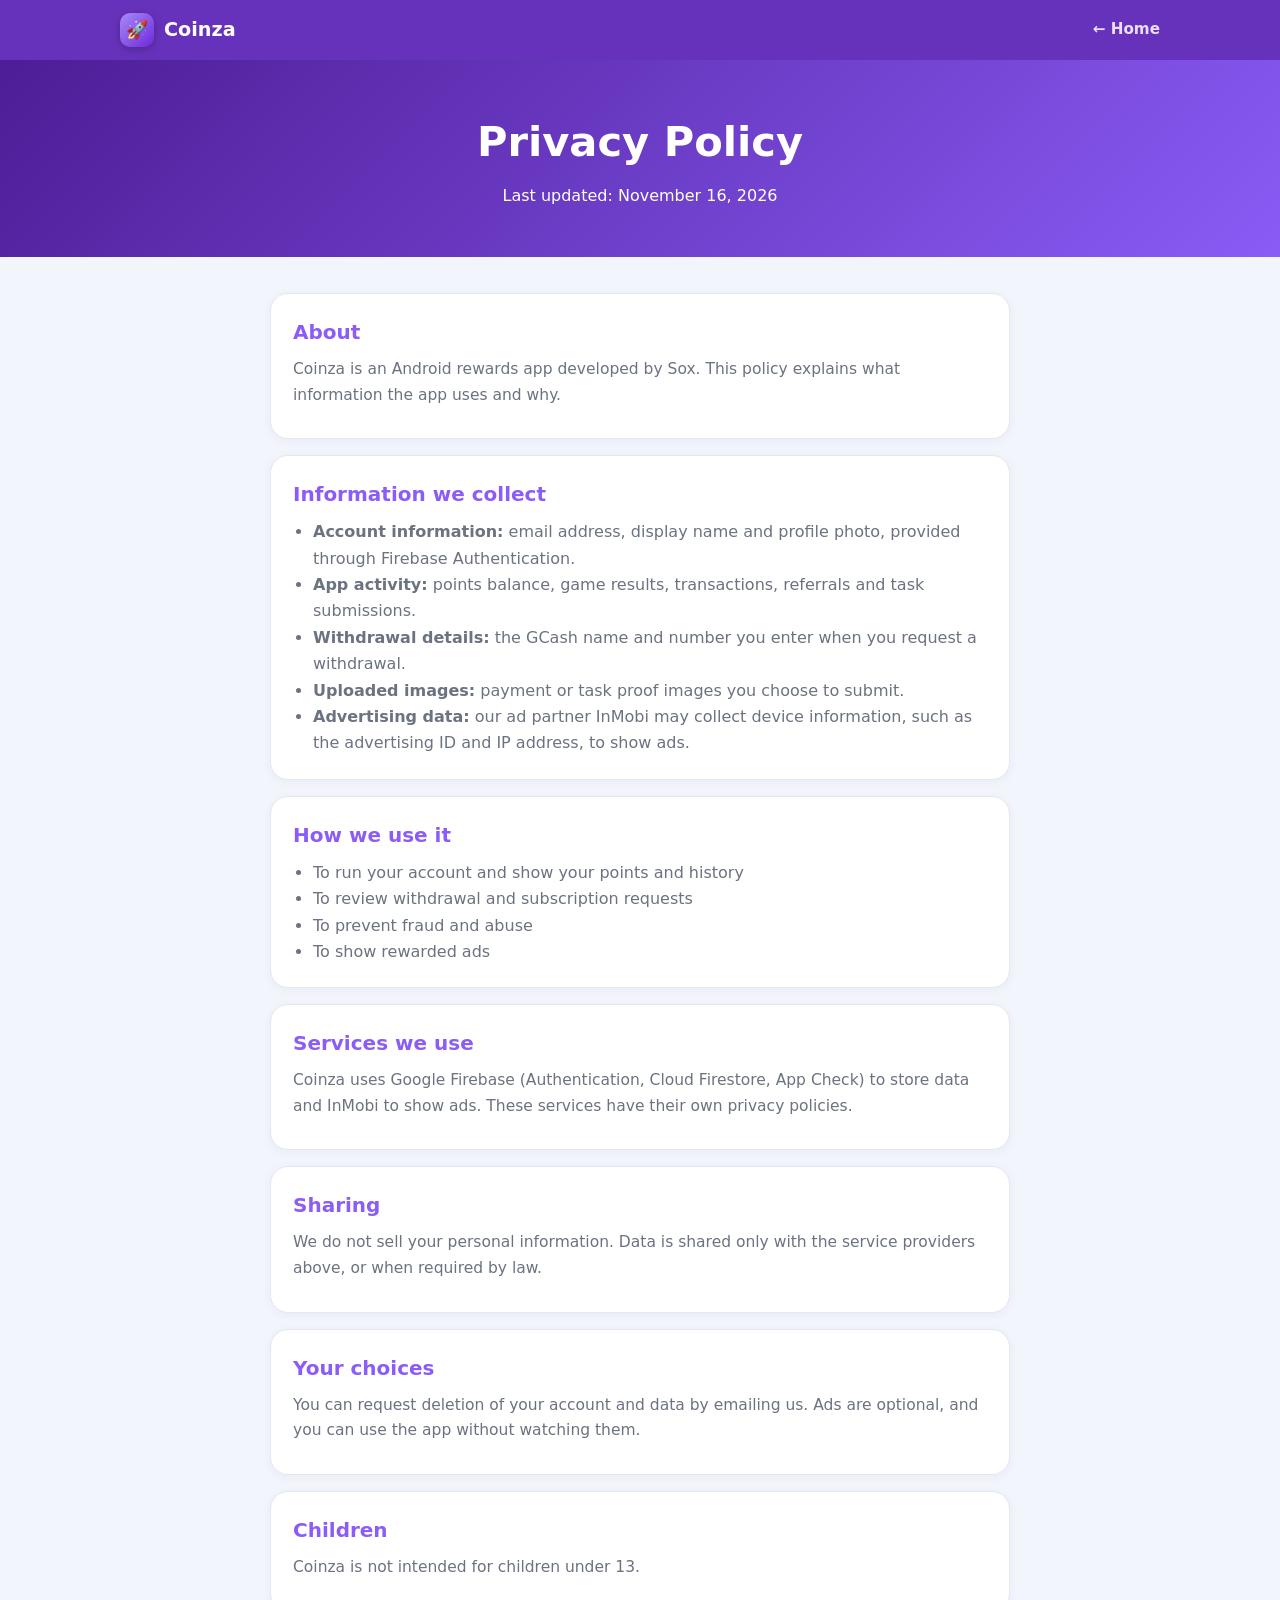
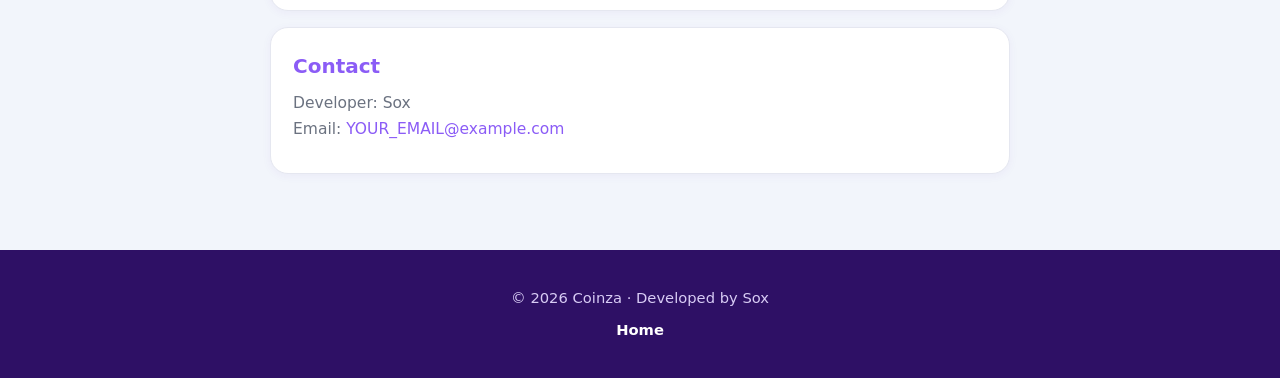
==== privacy.html @ ccf44971 "Add files via upload" ====
<!doctype html>
<html lang="en">
<head>
<meta charset="utf-8">
<meta name="viewport" content="width=device-width,initial-scale=1">
<title>Coinza – Privacy Policy</title>
<meta name="theme-color" content="#5b21b6">
<link rel="stylesheet" href="style.css">
</head>
<body>
<nav><div class="wrap">
  <a class="brand" href="index.html"><span class="logo">🚀</span> Coinza</a>
  <div class="links"><a class="keep" href="index.html">← Home</a></div>
</div></nav>
<div class="legal-hero"><div class="wrap"><h1>Privacy Policy</h1><div>Last updated: November 16, 2026</div></div></div>
<div class="legal">
  <div class="card"><h2>About</h2><p>Coinza is an Android rewards app developed by Sox. This policy explains what information the app uses and why.</p></div>
  <div class="card"><h2>Information we collect</h2><ul>
    <li><b>Account information:</b> email address, display name and profile photo, provided through Firebase Authentication.</li>
    <li><b>App activity:</b> points balance, game results, transactions, referrals and task submissions.</li>
    <li><b>Withdrawal details:</b> the GCash name and number you enter when you request a withdrawal.</li>
    <li><b>Uploaded images:</b> payment or task proof images you choose to submit.</li>
    <li><b>Advertising data:</b> our ad partner InMobi may collect device information, such as the advertising ID and IP address, to show ads.</li></ul></div>
  <div class="card"><h2>How we use it</h2><ul>
    <li>To run your account and show your points and history</li>
    <li>To review withdrawal and subscription requests</li>
    <li>To prevent fraud and abuse</li>
    <li>To show rewarded ads</li></ul></div>
  <div class="card"><h2>Services we use</h2><p>Coinza uses Google Firebase (Authentication, Cloud Firestore, App Check) to store data and InMobi to show ads. These services have their own privacy policies.</p></div>
  <div class="card"><h2>Sharing</h2><p>We do not sell your personal information. Data is shared only with the service providers above, or when required by law.</p></div>
  <div class="card"><h2>Your choices</h2><p>You can request deletion of your account and data by emailing us. Ads are optional, and you can use the app without watching them.</p></div>
  <div class="card"><h2>Children</h2><p>Coinza is not intended for children under 13.</p></div>
  <div class="card"><h2>Contact</h2><p>Developer: Sox<br>Email: <a href="mailto:YOUR_EMAIL@example.com">YOUR_EMAIL@example.com</a></p></div>
</div>
<footer><div>&copy; 2026 Coinza · Developed by Sox</div><div style="margin-top:8px"><a href="index.html">Home</a></div></footer>
</body>
</html>
---- style.css ----
:root{
  --violet:#8b5cf6; --deep:#5b21b6; --bg:#f2f5fb; --card:#ffffff; --text:#1f2937;
  --muted:#6b7280; --green:#22c55e; --line:#e5e7f0; --soft:#f3edff;
}
@media (prefers-color-scheme: dark){
  :root{ --bg:#0f0b1f; --card:#1a1433; --text:#ede9fe; --muted:#a8a3c4; --line:#2e2655; --soft:#241c47; }
}
*{box-sizing:border-box}
html{scroll-behavior:smooth}
body{margin:0;font-family:Inter,system-ui,-apple-system,"Segoe UI",Roboto,Arial,sans-serif;background:var(--bg);color:var(--text);line-height:1.65;-webkit-text-size-adjust:100%}
a{color:var(--violet);text-decoration:none}
img,svg{max-width:100%}
.wrap{max-width:1080px;margin:0 auto;padding:0 20px}

/* NAV */
nav{position:sticky;top:0;z-index:20;background:rgba(91,33,182,.92);backdrop-filter:blur(10px)}
nav .wrap{display:flex;align-items:center;justify-content:space-between;height:60px}
.brand{display:flex;align-items:center;gap:10px;color:#fff;font-weight:800;font-size:1.2rem}
.logo{width:34px;height:34px;border-radius:10px;background:linear-gradient(135deg,#a78bfa,#6d28d9);display:grid;place-items:center;box-shadow:0 2px 8px rgba(0,0,0,.25);font-size:18px}
.links{display:flex;gap:22px}
.links a{color:#e9defc;font-weight:600;font-size:.95rem}
.links a:hover{color:#fff}

/* HERO */
.hero{background:radial-gradient(1200px 500px at 80% -10%,#a78bfa55,transparent),linear-gradient(135deg,#4c1d95,#7c3aed 60%,#8b5cf6);color:#fff;padding:64px 0 72px;overflow:hidden}
.hero .wrap{display:grid;grid-template-columns:1.1fr .9fr;gap:40px;align-items:center}
.badge{display:inline-block;background:#ffffff22;border:1px solid #ffffff44;padding:6px 14px;border-radius:999px;font-size:.85rem;font-weight:600;margin-bottom:16px}
.hero h1{font-size:clamp(2.2rem,5vw,3.4rem);line-height:1.1;margin:0 0 16px;font-weight:800}
.hero p{font-size:1.1rem;color:#efe7ff;margin:0 0 26px;max-width:520px}
.btns{display:flex;flex-wrap:wrap;gap:12px}
.btn{display:inline-block;padding:13px 24px;border-radius:12px;font-weight:700;font-size:1rem;transition:transform .15s}
.btn:hover{transform:translateY(-2px)}
.btn.primary{background:#fff;color:var(--deep)}
.btn.ghost{border:2px solid #ffffff88;color:#fff}
.soon{margin-top:14px;font-size:.9rem;color:#dcd0ff}

/* PHONE MOCKUP */
.phone{justify-self:center;width:260px;border-radius:38px;padding:10px;background:#141126;box-shadow:0 30px 60px rgba(0,0,0,.4),0 0 0 2px #3b3466;transform:rotate(3deg)}
.screen{border-radius:30px;background:var(--bg);color:#1f2937;padding:18px 14px 16px;min-height:480px}
.notch{width:70px;height:6px;background:#141126;border-radius:6px;margin:0 auto 14px}
.hi{font-size:.75rem;color:#6b7280}
.bal{background:linear-gradient(135deg,#5b21b6,#8b5cf6);color:#fff;border-radius:18px;padding:16px;margin:8px 0 12px}
.bal small{opacity:.85}
.bal b{display:block;font-size:2rem;line-height:1.2}
.tiles{display:grid;grid-template-columns:1fr 1fr;gap:8px}
.tile{background:#fff;border-radius:14px;padding:12px 8px;text-align:center;font-size:.75rem;font-weight:700;box-shadow:0 1px 4px rgba(0,0,0,.07)}
.tile span{display:block;font-size:1.5rem;margin-bottom:2px}
.adbar{margin-top:10px;background:#fff;border-radius:14px;padding:12px;font-size:.75rem;font-weight:700}
.prog{height:7px;background:#e8e0fb;border-radius:6px;margin-top:7px;overflow:hidden}
.prog i{display:block;height:100%;width:60%;background:var(--green);border-radius:6px}

/* SECTIONS */
section.block{padding:64px 0}
section.alt{background:var(--card)}
.eyebrow{color:var(--violet);font-weight:800;font-size:.85rem;letter-spacing:.08em;text-transform:uppercase}
h2.title{font-size:clamp(1.6rem,3.5vw,2.2rem);margin:6px 0 10px;line-height:1.2}
.lead{color:var(--muted);max-width:640px;margin:0 0 32px}
.grid{display:grid;gap:18px}
.g3{grid-template-columns:repeat(3,1fr)}
.g2{grid-template-columns:repeat(2,1fr)}
.card{background:var(--card);border:1px solid var(--line);border-radius:18px;padding:22px;box-shadow:0 2px 10px rgba(91,33,182,.05)}
section.alt .card{background:var(--bg)}
.ico{width:48px;height:48px;border-radius:14px;background:var(--soft);display:grid;place-items:center;font-size:24px;margin-bottom:12px}
.card h3{margin:0 0 6px;font-size:1.1rem}
.card p{margin:0;color:var(--muted);font-size:.97rem}

/* STEPS */
.steps{counter-reset:s}
.step{position:relative;padding-left:62px;margin-bottom:22px}
.step::before{counter-increment:s;content:counter(s);position:absolute;left:0;top:0;width:44px;height:44px;border-radius:50%;background:linear-gradient(135deg,var(--deep),var(--violet));color:#fff;font-weight:800;display:grid;place-items:center}
.step h3{margin:0 0 2px;font-size:1.08rem}
.step p{margin:0;color:var(--muted)}

/* RULES TABLE */
.rules{width:100%;border-collapse:collapse;background:var(--card);border-radius:16px;overflow:hidden;border:1px solid var(--line)}
.rules th,.rules td{padding:14px 16px;text-align:left;border-bottom:1px solid var(--line)}
.rules th{background:var(--soft);color:var(--violet);font-size:.85rem;text-transform:uppercase;letter-spacing:.05em}
.rules tr:last-child td{border-bottom:0}
.rules td:last-child{font-weight:700}
.tablewrap{overflow-x:auto}

/* DEVELOPER */
.dev{display:flex;gap:22px;align-items:center;background:linear-gradient(135deg,#4c1d95,#7c3aed);color:#fff;border-radius:22px;padding:30px}
.avatar{flex:none;width:92px;height:92px;border-radius:50%;background:#ffffff26;border:3px solid #ffffff66;display:grid;place-items:center;font-size:2.4rem;font-weight:800}
.dev h3{margin:0 0 4px;font-size:1.5rem}
.dev p{margin:0 0 12px;color:#ece3ff}
.chips{display:flex;flex-wrap:wrap;gap:8px}
.chip{background:#ffffff22;border:1px solid #ffffff44;border-radius:999px;padding:4px 12px;font-size:.85rem;font-weight:600}

/* FAQ */
details{background:var(--card);border:1px solid var(--line);border-radius:14px;padding:16px 18px;margin-bottom:12px}
summary{cursor:pointer;font-weight:700}
details p{margin:10px 0 0;color:var(--muted)}

/* NOTE + FOOTER */
.note{background:var(--soft);border-left:4px solid var(--violet);border-radius:10px;padding:14px 16px;color:var(--text);font-size:.95rem;margin-top:18px}
footer{background:#2e1065;color:#d8ccf5;padding:36px 0;text-align:center;font-size:.92rem}
footer a{color:#fff;font-weight:600;margin:0 8px}

/* LEGAL PAGE */
.legal-hero{background:linear-gradient(135deg,#4c1d95,#8b5cf6);color:#fff;padding:48px 0;text-align:center}
.legal-hero h1{margin:0 0 6px;font-size:clamp(1.8rem,4vw,2.6rem)}
.legal{max-width:780px;margin:0 auto;padding:36px 20px 60px}
.legal .card{margin-bottom:16px}
.legal h2{margin:0 0 8px;color:var(--violet);font-size:1.25rem}
.legal ul{margin:0;padding-left:20px;color:var(--muted)}
.legal p{color:var(--muted);margin:0 0 8px}

/* RESPONSIVE */
@media (max-width:860px){
  .hero{padding:44px 0 52px}
  .hero .wrap{grid-template-columns:1fr;text-align:center}
  .hero p{margin-left:auto;margin-right:auto}
  .btns{justify-content:center}
  .phone{transform:none;width:240px}
  .g3{grid-template-columns:repeat(2,1fr)}
}
@media (max-width:600px){
  .links a:not(.keep){display:none}
  .g3,.g2{grid-template-columns:1fr}
  section.block{padding:44px 0}
  .dev{flex-direction:column;text-align:center;padding:26px 20px}
  .chips{justify-content:center}
  .btn{width:100%;text-align:center}
}
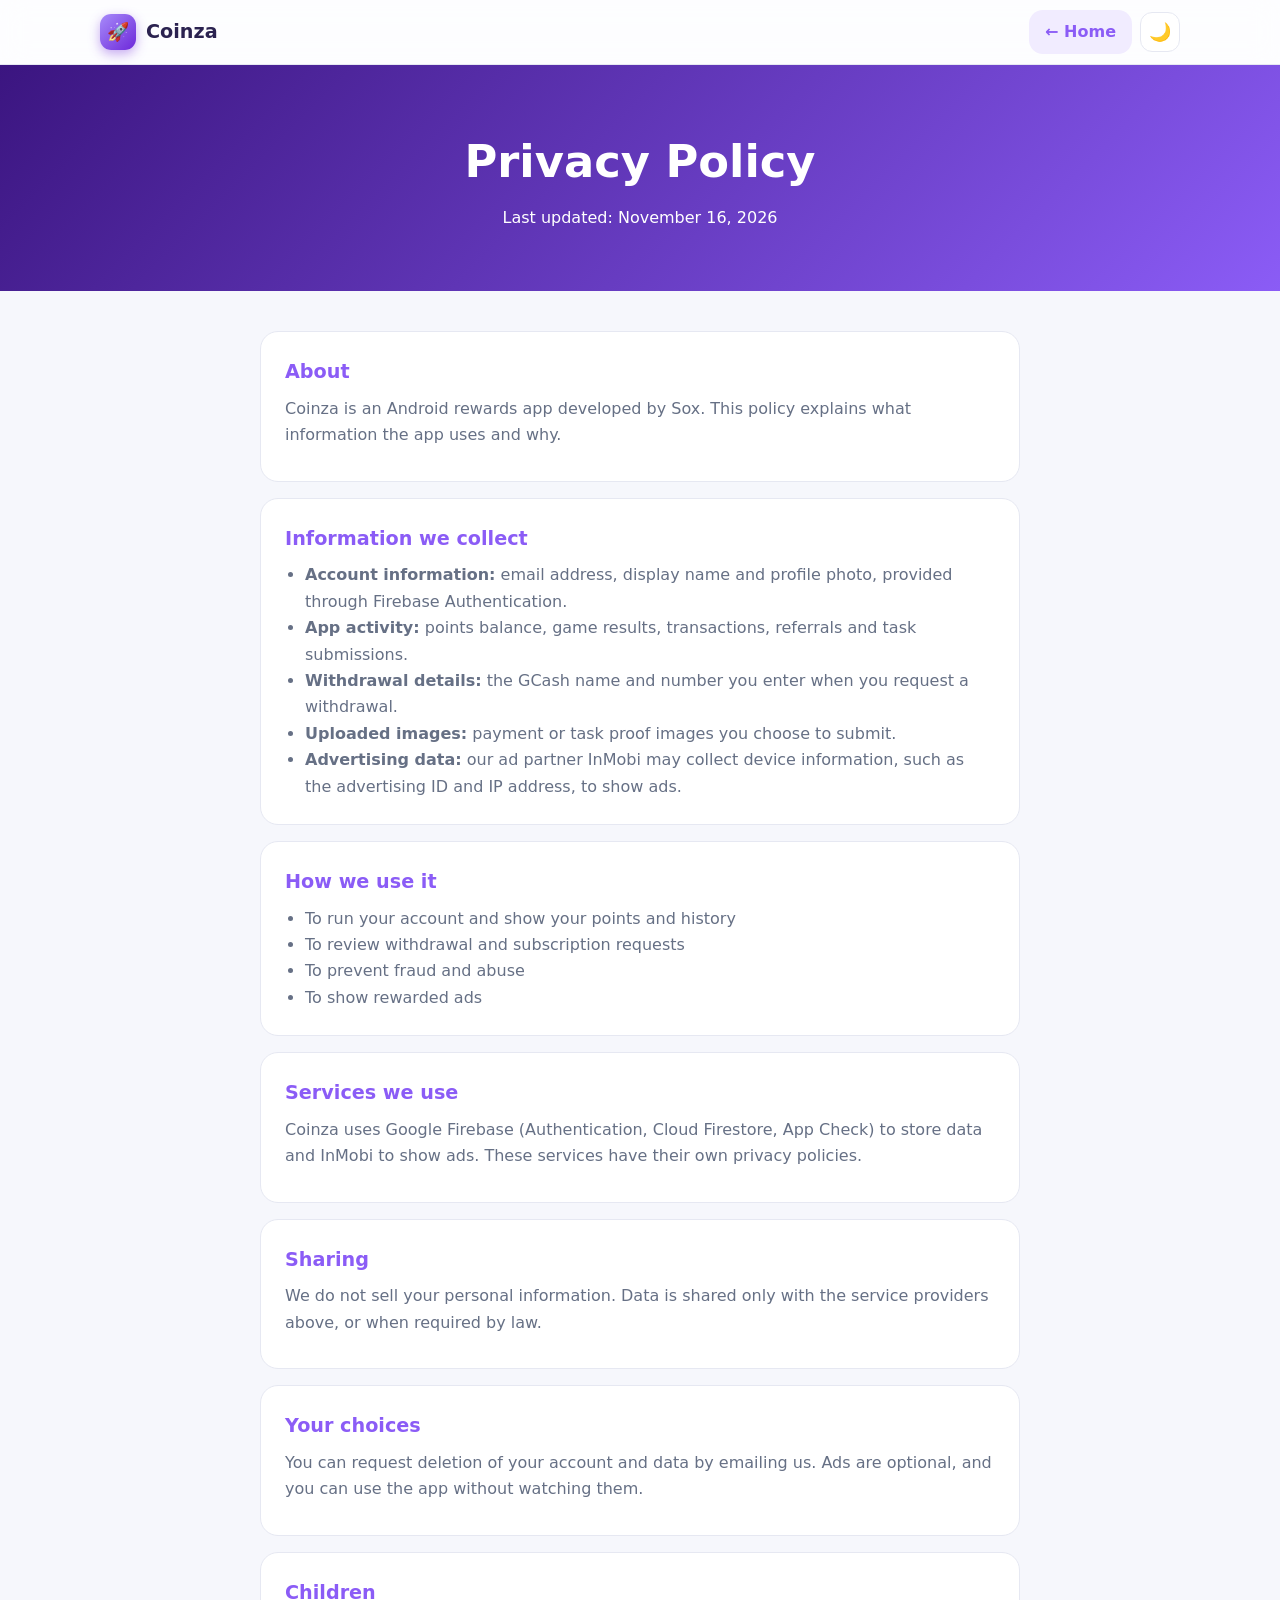
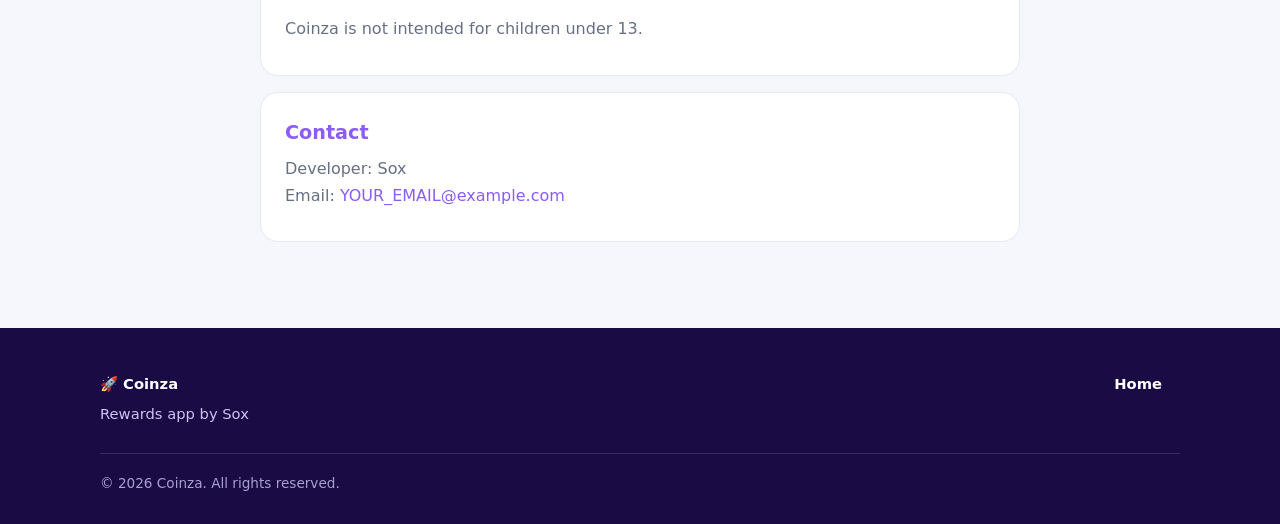
==== commit b2bdfb9e: "Add files via upload" ====
--- a/privacy.html
+++ b/privacy.html
@@ -9,29 +9,29 @@
 </head>
 <body>
 <nav><div class="wrap">
-  <a class="brand" href="index.html"><span class="logo">🚀</span> Coinza</a>
-  <div class="links"><a class="keep" href="index.html">← Home</a></div>
+  <a class="brand" href="index.html"><span class="logo">🚀</span>Coinza</a>
+  <div style="display:flex;gap:8px;align-items:center"><a class="btn" style="padding:9px 16px;background:var(--card2);color:var(--violet)" href="index.html">← Home</a><button class="icon-btn" id="themeBtn" aria-label="Toggle dark mode">🌙</button></div>
 </div></nav>
 <div class="legal-hero"><div class="wrap"><h1>Privacy Policy</h1><div>Last updated: November 16, 2026</div></div></div>
 <div class="legal">
-  <div class="card"><h2>About</h2><p>Coinza is an Android rewards app developed by Sox. This policy explains what information the app uses and why.</p></div>
-  <div class="card"><h2>Information we collect</h2><ul>
+  <div class="lc"><h2>About</h2><p>Coinza is an Android rewards app developed by Sox. This policy explains what information the app uses and why.</p></div>
+  <div class="lc"><h2>Information we collect</h2><ul>
     <li><b>Account information:</b> email address, display name and profile photo, provided through Firebase Authentication.</li>
     <li><b>App activity:</b> points balance, game results, transactions, referrals and task submissions.</li>
     <li><b>Withdrawal details:</b> the GCash name and number you enter when you request a withdrawal.</li>
     <li><b>Uploaded images:</b> payment or task proof images you choose to submit.</li>
     <li><b>Advertising data:</b> our ad partner InMobi may collect device information, such as the advertising ID and IP address, to show ads.</li></ul></div>
-  <div class="card"><h2>How we use it</h2><ul>
+  <div class="lc"><h2>How we use it</h2><ul>
     <li>To run your account and show your points and history</li>
     <li>To review withdrawal and subscription requests</li>
     <li>To prevent fraud and abuse</li>
     <li>To show rewarded ads</li></ul></div>
-  <div class="card"><h2>Services we use</h2><p>Coinza uses Google Firebase (Authentication, Cloud Firestore, App Check) to store data and InMobi to show ads. These services have their own privacy policies.</p></div>
-  <div class="card"><h2>Sharing</h2><p>We do not sell your personal information. Data is shared only with the service providers above, or when required by law.</p></div>
-  <div class="card"><h2>Your choices</h2><p>You can request deletion of your account and data by emailing us. Ads are optional, and you can use the app without watching them.</p></div>
-  <div class="card"><h2>Children</h2><p>Coinza is not intended for children under 13.</p></div>
-  <div class="card"><h2>Contact</h2><p>Developer: Sox<br>Email: <a href="mailto:YOUR_EMAIL@example.com">YOUR_EMAIL@example.com</a></p></div>
+  <div class="lc"><h2>Services we use</h2><p>Coinza uses Google Firebase (Authentication, Cloud Firestore, App Check) to store data and InMobi to show ads. These services have their own privacy policies.</p></div>
+  <div class="lc"><h2>Sharing</h2><p>We do not sell your personal information. Data is shared only with the service providers above, or when required by law.</p></div>
+  <div class="lc"><h2>Your choices</h2><p>You can request deletion of your account and data by emailing us. Ads are optional, and you can use the app without watching them.</p></div>
+  <div class="lc"><h2>Children</h2><p>Coinza is not intended for children under 13.</p></div>
+  <div class="lc"><h2>Contact</h2><p>Developer: Sox<br>Email: <a href="mailto:YOUR_EMAIL@example.com">YOUR_EMAIL@example.com</a></p></div>
 </div>
-<footer><div>&copy; 2026 Coinza · Developed by Sox</div><div style="margin-top:8px"><a href="index.html">Home</a></div></footer>
+<footer><div class="wrap"><div class="fgrid"><div><b style="color:#fff">🚀 Coinza</b><div style="margin-top:6px">Rewards app by Sox</div></div><div><a href="index.html">Home</a></div></div><div class="copy">&copy; 2026 Coinza. All rights reserved.</div></div></footer><script src="script.js"></script>
 </body>
 </html>
--- a/style.css
+++ b/style.css
@@ -1,125 +1,201 @@
 :root{
-  --violet:#8b5cf6; --deep:#5b21b6; --bg:#f2f5fb; --card:#ffffff; --text:#1f2937;
-  --muted:#6b7280; --green:#22c55e; --line:#e5e7f0; --soft:#f3edff;
-}
-@media (prefers-color-scheme: dark){
-  :root{ --bg:#0f0b1f; --card:#1a1433; --text:#ede9fe; --muted:#a8a3c4; --line:#2e2655; --soft:#241c47; }
-}
+  --violet:#8b5cf6;--deep:#5b21b6;--ink:#1b1536;
+  --bg:#f6f7fc;--card:#ffffff;--card2:#f1ecff;--text:#1f2937;--muted:#667085;--line:#e6e8f2;
+  --green:#22c55e;--shadow:0 10px 30px rgba(91,33,182,.10);--nav:rgba(255,255,255,.78);--navtext:#2b2250;
+}
+@media (prefers-color-scheme:dark){
+  :root:not([data-theme="light"]){--bg:#0d0a1c;--card:#171230;--card2:#211a45;--text:#eeeaff;--muted:#a9a3c8;--line:#2b2457;--shadow:0 10px 30px rgba(0,0,0,.35);--nav:rgba(13,10,28,.75);--navtext:#eeeaff}
+}
+:root[data-theme="dark"]{--bg:#0d0a1c;--card:#171230;--card2:#211a45;--text:#eeeaff;--muted:#a9a3c8;--line:#2b2457;--shadow:0 10px 30px rgba(0,0,0,.35);--nav:rgba(13,10,28,.75);--navtext:#eeeaff}
+
 *{box-sizing:border-box}
-html{scroll-behavior:smooth}
-body{margin:0;font-family:Inter,system-ui,-apple-system,"Segoe UI",Roboto,Arial,sans-serif;background:var(--bg);color:var(--text);line-height:1.65;-webkit-text-size-adjust:100%}
+html{scroll-behavior:smooth;scroll-padding-top:76px}
+body{margin:0;font-family:Inter,system-ui,-apple-system,"Segoe UI",Roboto,Arial,sans-serif;background:var(--bg);color:var(--text);line-height:1.65;-webkit-text-size-adjust:100%;overflow-x:hidden}
 a{color:var(--violet);text-decoration:none}
 img,svg{max-width:100%}
-.wrap{max-width:1080px;margin:0 auto;padding:0 20px}
+.wrap{max-width:1120px;margin:0 auto;padding:0 20px}
+.grad{background:linear-gradient(120deg,#c4b5fd,#fff 60%);-webkit-background-clip:text;background-clip:text;color:transparent}
 
 /* NAV */
-nav{position:sticky;top:0;z-index:20;background:rgba(91,33,182,.92);backdrop-filter:blur(10px)}
-nav .wrap{display:flex;align-items:center;justify-content:space-between;height:60px}
-.brand{display:flex;align-items:center;gap:10px;color:#fff;font-weight:800;font-size:1.2rem}
-.logo{width:34px;height:34px;border-radius:10px;background:linear-gradient(135deg,#a78bfa,#6d28d9);display:grid;place-items:center;box-shadow:0 2px 8px rgba(0,0,0,.25);font-size:18px}
-.links{display:flex;gap:22px}
-.links a{color:#e9defc;font-weight:600;font-size:.95rem}
-.links a:hover{color:#fff}
+nav{position:sticky;top:0;z-index:50;background:var(--nav);backdrop-filter:blur(14px);-webkit-backdrop-filter:blur(14px);border-bottom:1px solid var(--line)}
+nav .wrap{display:flex;align-items:center;justify-content:space-between;height:64px}
+.brand{display:flex;align-items:center;gap:10px;color:var(--navtext);font-weight:800;font-size:1.2rem}
+.logo{width:36px;height:36px;border-radius:11px;background:linear-gradient(135deg,#a78bfa,#6d28d9);display:grid;place-items:center;font-size:18px;box-shadow:0 4px 12px rgba(109,40,217,.4)}
+.menu{display:flex;align-items:center;gap:6px}
+.menu a{color:var(--navtext);font-weight:600;font-size:.94rem;padding:8px 12px;border-radius:10px}
+.menu a:hover{background:var(--card2)}
+.icon-btn{border:1px solid var(--line);background:var(--card);color:var(--navtext);width:40px;height:40px;border-radius:12px;cursor:pointer;font-size:18px;display:grid;place-items:center}
+.icon-btn:hover{background:var(--card2)}
+.burger{display:none}
 
 /* HERO */
-.hero{background:radial-gradient(1200px 500px at 80% -10%,#a78bfa55,transparent),linear-gradient(135deg,#4c1d95,#7c3aed 60%,#8b5cf6);color:#fff;padding:64px 0 72px;overflow:hidden}
-.hero .wrap{display:grid;grid-template-columns:1.1fr .9fr;gap:40px;align-items:center}
-.badge{display:inline-block;background:#ffffff22;border:1px solid #ffffff44;padding:6px 14px;border-radius:999px;font-size:.85rem;font-weight:600;margin-bottom:16px}
-.hero h1{font-size:clamp(2.2rem,5vw,3.4rem);line-height:1.1;margin:0 0 16px;font-weight:800}
-.hero p{font-size:1.1rem;color:#efe7ff;margin:0 0 26px;max-width:520px}
+.hero{position:relative;color:#fff;padding:84px 0 96px;overflow:hidden;background:#2a0f66}
+.hero::before{content:"";position:absolute;inset:0;background:
+  radial-gradient(600px 400px at 85% 10%,#a78bfa88,transparent 60%),
+  radial-gradient(500px 400px at 5% 90%,#6d28d9aa,transparent 60%),
+  linear-gradient(135deg,#3b1580,#6d28d9 60%,#8b5cf6)}
+.hero .wrap{position:relative;display:grid;grid-template-columns:1.1fr .9fr;gap:48px;align-items:center}
+.badge{display:inline-flex;gap:8px;align-items:center;background:#ffffff1f;border:1px solid #ffffff44;padding:7px 14px;border-radius:999px;font-size:.85rem;font-weight:600;margin-bottom:18px}
+.dot{width:8px;height:8px;border-radius:50%;background:#4ade80;box-shadow:0 0 0 4px #4ade8040}
+.hero h1{font-size:clamp(2.3rem,5.4vw,3.8rem);line-height:1.06;margin:0 0 18px;font-weight:800;letter-spacing:-.02em}
+.hero p.sub{font-size:1.12rem;color:#eadfff;margin:0 0 28px;max-width:520px}
 .btns{display:flex;flex-wrap:wrap;gap:12px}
-.btn{display:inline-block;padding:13px 24px;border-radius:12px;font-weight:700;font-size:1rem;transition:transform .15s}
+.btn{display:inline-flex;align-items:center;gap:8px;padding:14px 26px;border-radius:14px;font-weight:700;font-size:1rem;transition:transform .15s,box-shadow .15s;cursor:pointer;border:0}
 .btn:hover{transform:translateY(-2px)}
-.btn.primary{background:#fff;color:var(--deep)}
-.btn.ghost{border:2px solid #ffffff88;color:#fff}
-.soon{margin-top:14px;font-size:.9rem;color:#dcd0ff}
-
-/* PHONE MOCKUP */
-.phone{justify-self:center;width:260px;border-radius:38px;padding:10px;background:#141126;box-shadow:0 30px 60px rgba(0,0,0,.4),0 0 0 2px #3b3466;transform:rotate(3deg)}
-.screen{border-radius:30px;background:var(--bg);color:#1f2937;padding:18px 14px 16px;min-height:480px}
-.notch{width:70px;height:6px;background:#141126;border-radius:6px;margin:0 auto 14px}
-.hi{font-size:.75rem;color:#6b7280}
-.bal{background:linear-gradient(135deg,#5b21b6,#8b5cf6);color:#fff;border-radius:18px;padding:16px;margin:8px 0 12px}
-.bal small{opacity:.85}
-.bal b{display:block;font-size:2rem;line-height:1.2}
+.btn.primary{background:#fff;color:var(--deep);box-shadow:0 8px 24px rgba(0,0,0,.25)}
+.btn.ghost{border:2px solid #ffffff80;color:#fff;background:transparent}
+.stats{display:flex;flex-wrap:wrap;gap:26px;margin-top:34px}
+.stat b{display:block;font-size:1.7rem;line-height:1.1}
+.stat span{font-size:.85rem;color:#d9ccff}
+
+/* PHONE */
+.phone-wrap{position:relative;justify-self:center}
+.phone{width:262px;border-radius:40px;padding:10px;background:#120f24;box-shadow:0 40px 70px rgba(0,0,0,.45),0 0 0 2px #3b3466;animation:float 6s ease-in-out infinite}
+.phone.tilt{transform:rotate(3deg)}
+@keyframes float{0%,100%{transform:translateY(0) rotate(3deg)}50%{transform:translateY(-12px) rotate(3deg)}}
+.screen{border-radius:31px;background:#f2f5fb;color:#1f2937;padding:16px 14px;min-height:480px}
+.notch{width:70px;height:6px;background:#120f24;border-radius:6px;margin:0 auto 14px}
+.hi{font-size:.74rem;color:#6b7280;font-weight:600}
+.bal{background:linear-gradient(135deg,#5b21b6,#8b5cf6);color:#fff;border-radius:18px;padding:15px;margin:8px 0 12px}
+.bal small{opacity:.85}.bal b{display:block;font-size:2rem;line-height:1.2}
 .tiles{display:grid;grid-template-columns:1fr 1fr;gap:8px}
-.tile{background:#fff;border-radius:14px;padding:12px 8px;text-align:center;font-size:.75rem;font-weight:700;box-shadow:0 1px 4px rgba(0,0,0,.07)}
-.tile span{display:block;font-size:1.5rem;margin-bottom:2px}
-.adbar{margin-top:10px;background:#fff;border-radius:14px;padding:12px;font-size:.75rem;font-weight:700}
+.tile{background:#fff;border-radius:14px;padding:12px 8px;text-align:center;font-size:.74rem;font-weight:700;box-shadow:0 1px 4px rgba(0,0,0,.07)}
+.tile span{display:block;font-size:1.5rem}
+.adbar{margin-top:10px;background:#fff;border-radius:14px;padding:12px;font-size:.74rem;font-weight:700}
 .prog{height:7px;background:#e8e0fb;border-radius:6px;margin-top:7px;overflow:hidden}
 .prog i{display:block;height:100%;width:60%;background:var(--green);border-radius:6px}
+.row{display:flex;justify-content:space-between;background:#fff;border-radius:12px;padding:11px 12px;margin-bottom:8px;font-size:.76rem;font-weight:700;box-shadow:0 1px 4px rgba(0,0,0,.06)}
+.row em{font-style:normal;color:#16a34a}.row em.neg{color:#dc2626}
+.float-chip{position:absolute;z-index:3;white-space:nowrap;background:#fff;color:#1f2937;border-radius:14px;padding:10px 14px;font-weight:700;font-size:.85rem;box-shadow:0 12px 28px rgba(0,0,0,.25);animation:bob 5s ease-in-out infinite}
+.float-chip.a{left:-105px;top:60px}.float-chip.b{right:-95px;bottom:60px;animation-delay:-2s}
+@keyframes bob{0%,100%{transform:translateY(0)}50%{transform:translateY(-8px)}}
 
 /* SECTIONS */
-section.block{padding:64px 0}
+section.block{padding:84px 0}
 section.alt{background:var(--card)}
-.eyebrow{color:var(--violet);font-weight:800;font-size:.85rem;letter-spacing:.08em;text-transform:uppercase}
-h2.title{font-size:clamp(1.6rem,3.5vw,2.2rem);margin:6px 0 10px;line-height:1.2}
-.lead{color:var(--muted);max-width:640px;margin:0 0 32px}
-.grid{display:grid;gap:18px}
-.g3{grid-template-columns:repeat(3,1fr)}
-.g2{grid-template-columns:repeat(2,1fr)}
-.card{background:var(--card);border:1px solid var(--line);border-radius:18px;padding:22px;box-shadow:0 2px 10px rgba(91,33,182,.05)}
-section.alt .card{background:var(--bg)}
-.ico{width:48px;height:48px;border-radius:14px;background:var(--soft);display:grid;place-items:center;font-size:24px;margin-bottom:12px}
-.card h3{margin:0 0 6px;font-size:1.1rem}
-.card p{margin:0;color:var(--muted);font-size:.97rem}
+.eyebrow{color:var(--violet);font-weight:800;font-size:.8rem;letter-spacing:.12em;text-transform:uppercase}
+h2.title{font-size:clamp(1.7rem,3.6vw,2.4rem);margin:8px 0 12px;line-height:1.15;letter-spacing:-.01em}
+.lead{color:var(--muted);max-width:620px;margin:0 0 40px;font-size:1.05rem}
+.center{text-align:center}.center .lead{margin-left:auto;margin-right:auto}
+
+/* BENTO */
+.bento{display:grid;grid-template-columns:repeat(6,1fr);gap:16px}
+.cell{grid-column:span 2;background:var(--card);border:1px solid var(--line);border-radius:22px;padding:24px;box-shadow:var(--shadow);transition:transform .2s,border-color .2s}
+.cell:hover{transform:translateY(-4px);border-color:var(--violet)}
+section.alt .cell{background:var(--bg)}
+.cell.wide{grid-column:span 3}
+.cell.hl{background:linear-gradient(135deg,#4c1d95,#8b5cf6);color:#fff;border:0}
+.cell.hl p{color:#eadfff}
+.ico{width:50px;height:50px;border-radius:15px;background:var(--card2);display:grid;place-items:center;font-size:25px;margin-bottom:14px}
+.cell.hl .ico{background:#ffffff26}
+.cell h3{margin:0 0 6px;font-size:1.12rem}
+.cell p{margin:0;color:var(--muted);font-size:.96rem}
+
+/* CALCULATOR */
+.calc{display:grid;grid-template-columns:1fr 1fr;gap:28px;background:var(--card);border:1px solid var(--line);border-radius:26px;padding:34px;box-shadow:var(--shadow)}
+.calc h3{margin:0 0 6px;font-size:1.3rem}
+.calc p{color:var(--muted);margin:0 0 20px}
+.range{width:100%;accent-color:var(--violet);height:6px}
+.rangelabel{display:flex;justify-content:space-between;font-weight:700;margin-bottom:10px}
+.out{display:grid;grid-template-columns:1fr 1fr;gap:12px}
+.box{background:var(--card2);border-radius:16px;padding:16px}
+.box small{color:var(--muted);font-weight:600;display:block}
+.box b{font-size:1.7rem;line-height:1.2;color:var(--violet)}
+.box.full{grid-column:1/-1;background:linear-gradient(135deg,#5b21b6,#8b5cf6)}
+.box.full small{color:#e7dcff}.box.full b{color:#fff}
+.fine{font-size:.82rem;color:var(--muted);margin-top:12px}
+
+/* SCREENS */
+.screens{display:flex;gap:26px;overflow-x:auto;scroll-snap-type:x mandatory;padding:10px 4px 30px;justify-content:center}
+.screens .phone{flex:none;scroll-snap-align:center;animation:none;width:236px}
+.screens .screen{min-height:420px}
+.cap{text-align:center;font-weight:700;margin-top:12px}
 
 /* STEPS */
-.steps{counter-reset:s}
-.step{position:relative;padding-left:62px;margin-bottom:22px}
-.step::before{counter-increment:s;content:counter(s);position:absolute;left:0;top:0;width:44px;height:44px;border-radius:50%;background:linear-gradient(135deg,var(--deep),var(--violet));color:#fff;font-weight:800;display:grid;place-items:center}
-.step h3{margin:0 0 2px;font-size:1.08rem}
-.step p{margin:0;color:var(--muted)}
-
-/* RULES TABLE */
-.rules{width:100%;border-collapse:collapse;background:var(--card);border-radius:16px;overflow:hidden;border:1px solid var(--line)}
-.rules th,.rules td{padding:14px 16px;text-align:left;border-bottom:1px solid var(--line)}
-.rules th{background:var(--soft);color:var(--violet);font-size:.85rem;text-transform:uppercase;letter-spacing:.05em}
+.steps{display:grid;grid-template-columns:repeat(4,1fr);gap:18px;position:relative}
+.step{background:var(--bg);border:1px solid var(--line);border-radius:22px;padding:24px}
+section:not(.alt) .step{background:var(--card)}
+.num{width:44px;height:44px;border-radius:50%;background:linear-gradient(135deg,var(--deep),var(--violet));color:#fff;font-weight:800;display:grid;place-items:center;margin-bottom:14px}
+.step h3{margin:0 0 4px;font-size:1.08rem}.step p{margin:0;color:var(--muted);font-size:.95rem}
+
+/* TABLE */
+.tablewrap{overflow-x:auto;border-radius:20px;border:1px solid var(--line);box-shadow:var(--shadow)}
+.rules{width:100%;border-collapse:collapse;background:var(--card);min-width:480px}
+.rules th,.rules td{padding:16px 20px;text-align:left;border-bottom:1px solid var(--line)}
+.rules th{background:var(--card2);color:var(--violet);font-size:.8rem;text-transform:uppercase;letter-spacing:.08em}
 .rules tr:last-child td{border-bottom:0}
 .rules td:last-child{font-weight:700}
-.tablewrap{overflow-x:auto}
-
-/* DEVELOPER */
-.dev{display:flex;gap:22px;align-items:center;background:linear-gradient(135deg,#4c1d95,#7c3aed);color:#fff;border-radius:22px;padding:30px}
-.avatar{flex:none;width:92px;height:92px;border-radius:50%;background:#ffffff26;border:3px solid #ffffff66;display:grid;place-items:center;font-size:2.4rem;font-weight:800}
-.dev h3{margin:0 0 4px;font-size:1.5rem}
-.dev p{margin:0 0 12px;color:#ece3ff}
+.note{background:var(--card2);border-left:4px solid var(--violet);border-radius:12px;padding:14px 18px;font-size:.93rem;margin-top:18px;color:var(--text)}
+
+/* DEV */
+.dev{display:grid;grid-template-columns:auto 1fr;gap:28px;align-items:center;background:linear-gradient(135deg,#3b1580,#7c3aed);color:#fff;border-radius:28px;padding:38px;position:relative;overflow:hidden}
+.dev::after{content:"";position:absolute;right:-60px;top:-60px;width:220px;height:220px;border-radius:50%;background:#ffffff14}
+.avatar{width:104px;height:104px;border-radius:50%;background:#ffffff26;border:3px solid #ffffff77;display:grid;place-items:center;font-size:2.8rem;font-weight:800}
+.dev h3{margin:0 0 4px;font-size:1.7rem}
+.dev p{margin:0 0 14px;color:#ece3ff;max-width:560px}
 .chips{display:flex;flex-wrap:wrap;gap:8px}
-.chip{background:#ffffff22;border:1px solid #ffffff44;border-radius:999px;padding:4px 12px;font-size:.85rem;font-weight:600}
+.chip{background:#ffffff22;border:1px solid #ffffff44;border-radius:999px;padding:5px 13px;font-size:.85rem;font-weight:600;color:#fff}
+.chip a{color:#fff}
 
 /* FAQ */
-details{background:var(--card);border:1px solid var(--line);border-radius:14px;padding:16px 18px;margin-bottom:12px}
-summary{cursor:pointer;font-weight:700}
-details p{margin:10px 0 0;color:var(--muted)}
-
-/* NOTE + FOOTER */
-.note{background:var(--soft);border-left:4px solid var(--violet);border-radius:10px;padding:14px 16px;color:var(--text);font-size:.95rem;margin-top:18px}
-footer{background:#2e1065;color:#d8ccf5;padding:36px 0;text-align:center;font-size:.92rem}
-footer a{color:#fff;font-weight:600;margin:0 8px}
-
-/* LEGAL PAGE */
-.legal-hero{background:linear-gradient(135deg,#4c1d95,#8b5cf6);color:#fff;padding:48px 0;text-align:center}
-.legal-hero h1{margin:0 0 6px;font-size:clamp(1.8rem,4vw,2.6rem)}
-.legal{max-width:780px;margin:0 auto;padding:36px 20px 60px}
-.legal .card{margin-bottom:16px}
-.legal h2{margin:0 0 8px;color:var(--violet);font-size:1.25rem}
+.faq{max-width:760px;margin:0 auto}
+details{background:var(--card);border:1px solid var(--line);border-radius:16px;padding:18px 20px;margin-bottom:12px;transition:border-color .2s}
+details[open]{border-color:var(--violet)}
+summary{cursor:pointer;font-weight:700;list-style:none;display:flex;justify-content:space-between;gap:12px}
+summary::-webkit-details-marker{display:none}
+summary::after{content:"+";font-size:1.4rem;line-height:1;color:var(--violet)}
+details[open] summary::after{content:"–"}
+details p{margin:12px 0 0;color:var(--muted)}
+
+/* CTA + FOOTER */
+.cta{background:linear-gradient(135deg,#4c1d95,#8b5cf6);color:#fff;border-radius:30px;padding:54px 24px;text-align:center}
+.cta h2{margin:0 0 10px;font-size:clamp(1.6rem,3.4vw,2.3rem)}
+.cta p{margin:0 auto 24px;max-width:520px;color:#ece3ff}
+footer{background:#1a0b45;color:#cfc3f3;padding:44px 0 30px;font-size:.92rem}
+.fgrid{display:flex;justify-content:space-between;gap:24px;flex-wrap:wrap}
+footer a{color:#fff;font-weight:600;margin-right:18px}
+.copy{margin-top:26px;padding-top:18px;border-top:1px solid #ffffff22;color:#a99fd0;font-size:.85rem}
+
+/* LEGAL */
+.legal-hero{background:linear-gradient(135deg,#3b1580,#8b5cf6);color:#fff;padding:60px 0;text-align:center}
+.legal-hero h1{margin:0 0 6px;font-size:clamp(1.9rem,4vw,2.8rem)}
+.legal{max-width:800px;margin:0 auto;padding:40px 20px 70px}
+.legal .lc{background:var(--card);border:1px solid var(--line);border-radius:18px;padding:24px;margin-bottom:16px}
+.legal h2{margin:0 0 8px;color:var(--violet);font-size:1.2rem}
 .legal ul{margin:0;padding-left:20px;color:var(--muted)}
 .legal p{color:var(--muted);margin:0 0 8px}
 
+/* REVEAL */
+.rv{opacity:0;transform:translateY(22px);transition:opacity .6s ease,transform .6s ease}
+.rv.in{opacity:1;transform:none}
+.nojs .rv{opacity:1;transform:none}
+@media (prefers-reduced-motion:reduce){
+  .rv{opacity:1;transform:none;transition:none}.phone,.float-chip{animation:none}html{scroll-behavior:auto}
+}
+
 /* RESPONSIVE */
-@media (max-width:860px){
-  .hero{padding:44px 0 52px}
+@media (max-width:960px){
+  .hero{padding:56px 0 68px}
   .hero .wrap{grid-template-columns:1fr;text-align:center}
-  .hero p{margin-left:auto;margin-right:auto}
-  .btns{justify-content:center}
-  .phone{transform:none;width:240px}
-  .g3{grid-template-columns:repeat(2,1fr)}
-}
-@media (max-width:600px){
-  .links a:not(.keep){display:none}
-  .g3,.g2{grid-template-columns:1fr}
-  section.block{padding:44px 0}
-  .dev{flex-direction:column;text-align:center;padding:26px 20px}
+  .hero p.sub{margin-left:auto;margin-right:auto}
+  .btns,.stats{justify-content:center}
+  .float-chip{display:none}
+  .bento{grid-template-columns:repeat(2,1fr)}
+  .cell,.cell.wide{grid-column:span 1}
+  .calc{grid-template-columns:1fr;padding:26px}
+  .steps{grid-template-columns:repeat(2,1fr)}
+}
+@media (max-width:720px){
+  .burger{display:grid}
+  .menu{position:absolute;top:64px;left:0;right:0;flex-direction:column;align-items:stretch;background:var(--card);border-bottom:1px solid var(--line);padding:10px 20px 16px;display:none;box-shadow:var(--shadow)}
+  .menu.open{display:flex}
+  .menu a{padding:12px}
+  nav .wrap{position:relative}
+  section.block{padding:56px 0}
+  .bento,.steps{grid-template-columns:1fr}
+  .dev{grid-template-columns:1fr;text-align:center;padding:30px 22px;justify-items:center}
   .chips{justify-content:center}
-  .btn{width:100%;text-align:center}
-}
+  .btn{width:100%;justify-content:center}
+  .screens{justify-content:flex-start}
+  .out{grid-template-columns:1fr}
+}
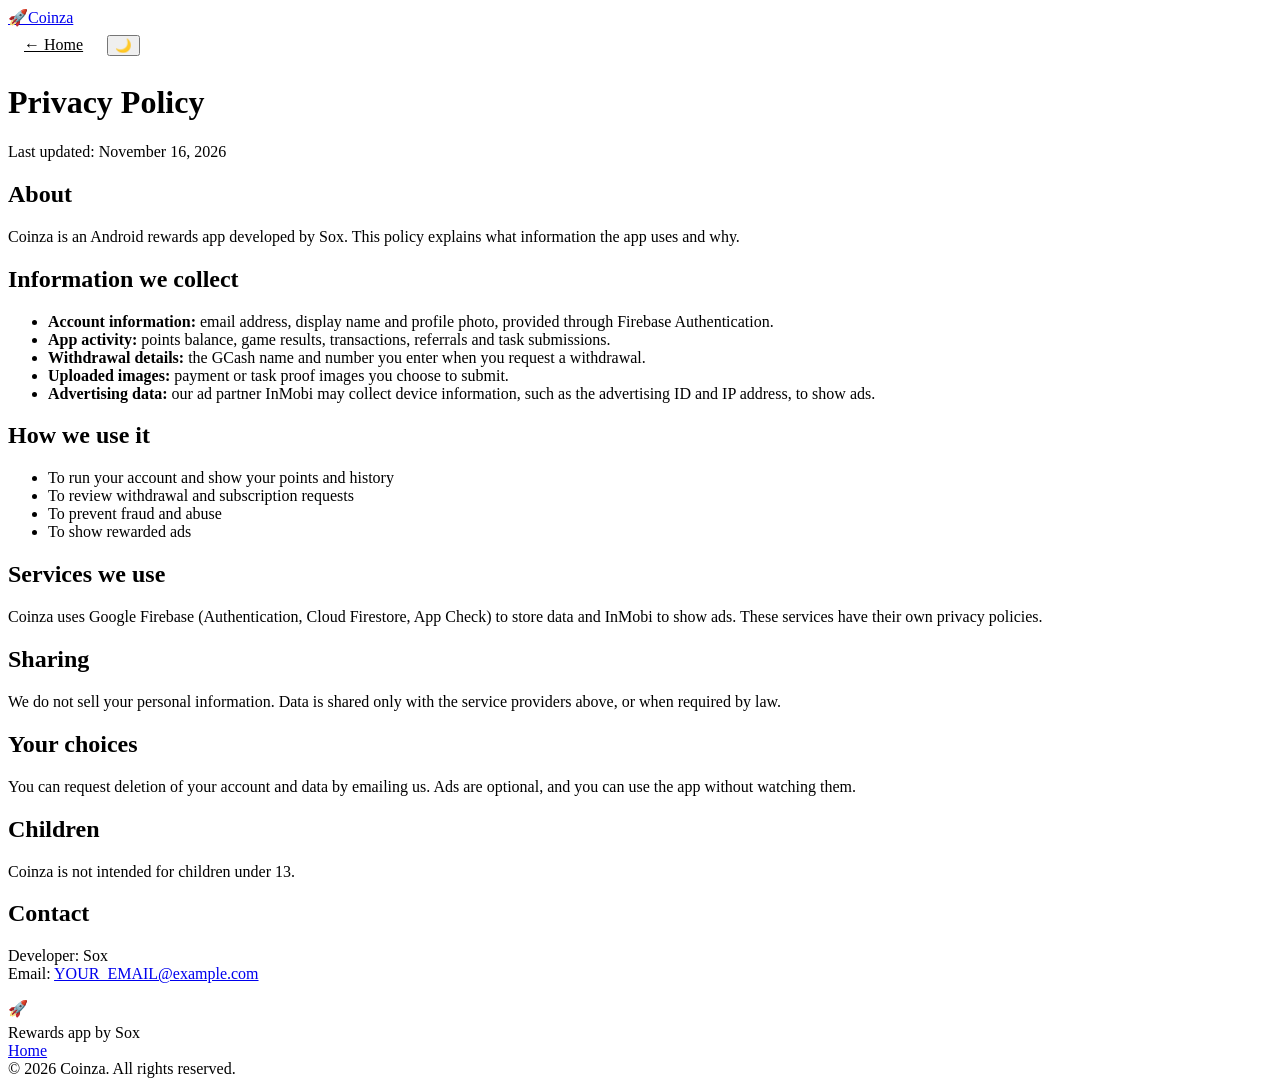
==== commit 80886838: "Add files via upload" ====
--- a/privacy.html
+++ b/privacy.html
@@ -5,6 +5,9 @@
 <meta name="viewport" content="width=device-width,initial-scale=1">
 <title>Coinza – Privacy Policy</title>
 <meta name="theme-color" content="#5b21b6">
+<link rel="icon" type="image/svg+xml" href="favicon.svg">
+<link rel="icon" type="image/png" sizes="32x32" href="favicon-32.png">
+<link rel="apple-touch-icon" href="apple-touch-icon.png">
 <link rel="stylesheet" href="style.css">
 </head>
 <body>
